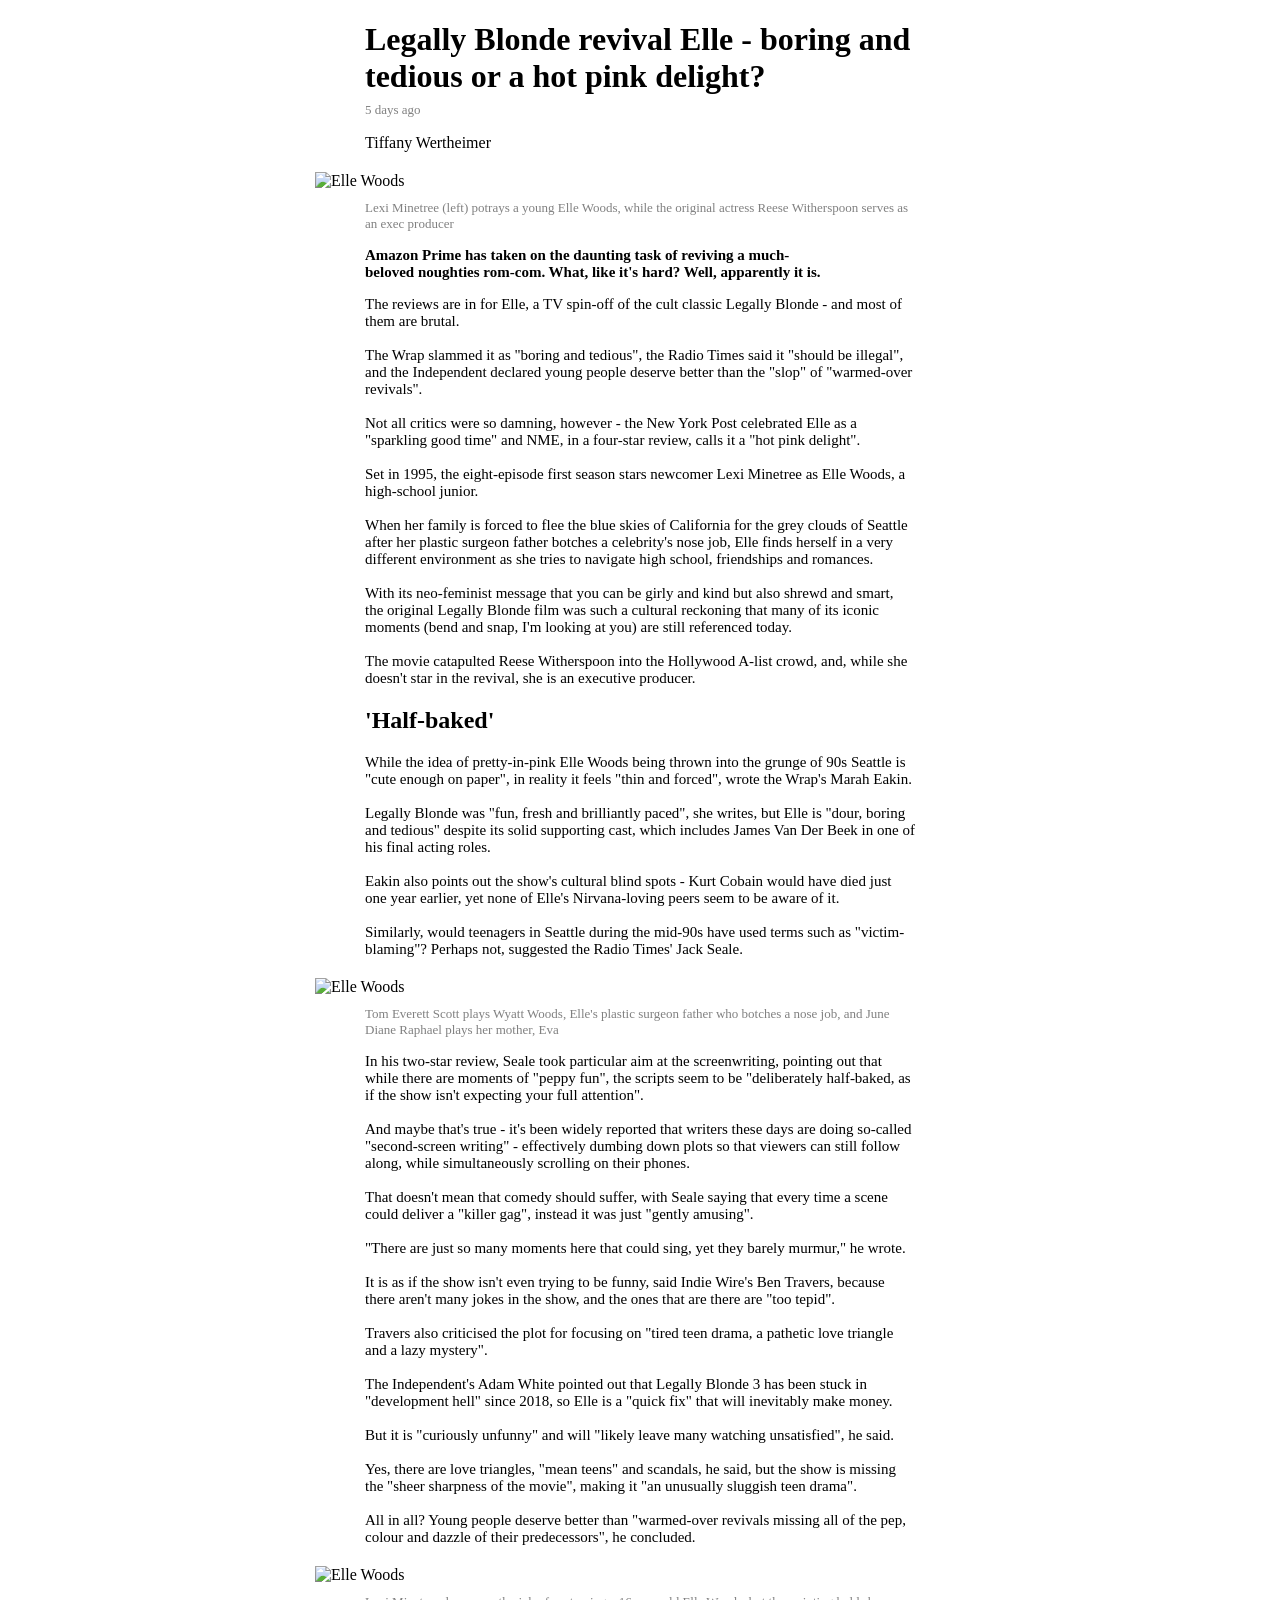
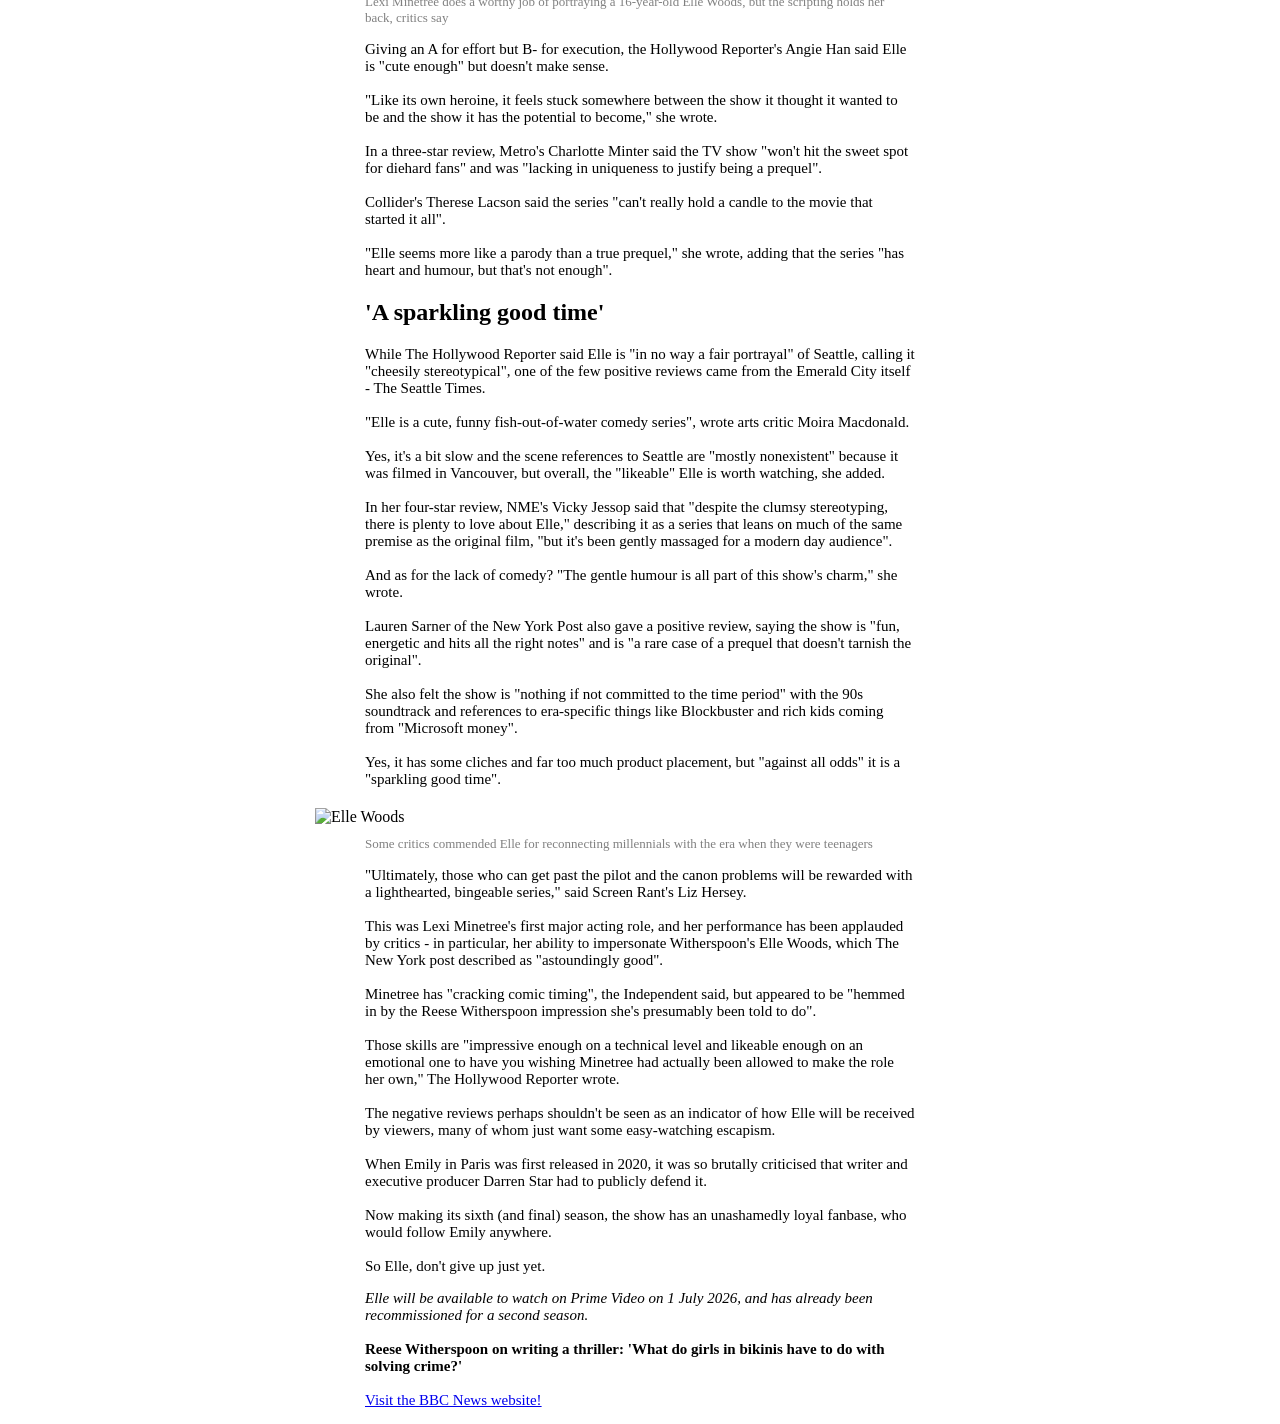
==== index.html @ 59361784 "Homework w01 This is my first test" ====
<!DOCTYPE html>
<html>
    <head>
        <meta charset="UTF-8">
        <title>Homework 01</title>
        <link rel="stylesheet" href="style.css">
    </head>
    <body>
        <div class="content">
            <h1>Legally Blonde revival Elle - boring and <br> tedious or a hot pink delight?</h1>
            <p class="date">5 days ago</p>
            <p class="author">Tiffany Wertheimer</p>
            <img class="Elle-Woods1" src="https://ichef.bbci.co.uk/news/1536/cpsprodpb/260e/live/41045940-7491-11f1-bb8c-7bdd252343cb.jpg.webp" alt="Elle Woods">
            <p class="note">Lexi Minetree (left) potrays a young Elle Woods, while the original actress Reese Witherspoon serves as <br> an exec producer</p>
            <p class="sapo">Amazon Prime has taken on the daunting task of reviving a much- <br> beloved noughties rom-com. What, like it's hard? Well, apparently it is.</p>
            <p class="content-text1">
            The reviews are in for Elle, a TV spin-off of the cult classic Legally Blonde - and most of them are brutal.
            <br>
            <br>The Wrap slammed it as "boring and tedious", the Radio Times said it "should be illegal", and the Independent declared young people deserve better than the "slop" of "warmed-over revivals". 
            <br>
            <br>Not all critics were so damning, however - the New York Post celebrated Elle as a "sparkling good time" and NME, in a four-star review, calls it a "hot pink delight". 
            <br>
            <br>Set in 1995, the eight-episode first season stars newcomer Lexi Minetree as Elle Woods, a high-school junior. 
            <br>
            <br>When her family is forced to flee the blue skies of California for the grey clouds of Seattle after her plastic surgeon father botches a celebrity's nose job, Elle finds herself in a very different environment as she tries to navigate high school, friendships and romances. 
            <br>
            <br>With its neo-feminist message that you can be girly and kind but also shrewd and smart, the original Legally Blonde film was such a cultural reckoning that many of its iconic moments (bend and snap, I'm looking at you) are still referenced today. 
            <br>
            <br>The movie catapulted Reese Witherspoon into the Hollywood A-list crowd, and, while she doesn't star in the revival, she is an executive producer.</p>


            <h2>'Half-baked'</h2>
            <p class="content-text2">
            While the idea of pretty-in-pink Elle Woods being thrown into the grunge of 90s Seattle is "cute enough on paper", in reality it feels "thin and forced", wrote the Wrap's Marah Eakin.
            <br>
            <br>Legally Blonde was "fun, fresh and brilliantly paced", she writes, but Elle is "dour, boring and tedious" despite its solid supporting cast, which includes James Van Der Beek in one of his final acting roles.
            <br>
            <br>Eakin also points out the show's cultural blind spots - Kurt Cobain would have died just one year earlier, yet none of Elle's Nirvana-loving peers seem to be aware of it.
            <br>
            <br>Similarly, would teenagers in Seattle during the mid-90s have used terms such as "victim-blaming"? Perhaps not, suggested the Radio Times' Jack Seale.
            </p>
            <img class="Elle-Woods2" src="https://ichef.bbci.co.uk/news/1536/cpsprodpb/a58d/live/a8e5a980-745d-11f1-8e1d-bbbb1017d210.jpg.webp" alt="Elle Woods">
            <p class="note">Tom Everett Scott plays Wyatt Woods, Elle's plastic surgeon father who botches a nose job, and June Diane Raphael plays her mother, Eva</p>
            <p class="content-text3">
            In his two-star review, Seale took particular aim at the screenwriting, pointing out that while there are moments of "peppy fun", the scripts seem to be "deliberately half-baked, as if the show isn't expecting your full attention".
            <br>
            <br>And maybe that's true - it's been widely reported that writers these days are doing so-called "second-screen writing" - effectively dumbing down plots so that viewers can still follow along, while simultaneously scrolling on their phones.
            <br>
            <br>That doesn't mean that comedy should suffer, with Seale saying that every time a scene could deliver a "killer gag", instead it was just "gently amusing".
            <br>
            <br>"There are just so many moments here that could sing, yet they barely murmur," he wrote.
            <br>
            <br>It is as if the show isn't even trying to be funny, said Indie Wire's Ben Travers, because there aren't many jokes in the show, and the ones that are there are "too tepid".
            <br>
            <br>Travers also criticised the plot for focusing on "tired teen drama, a pathetic love triangle and a lazy mystery".
            <br>
            <br>The Independent's Adam White pointed out that Legally Blonde 3 has been stuck in "development hell" since 2018, so Elle is a "quick fix" that will inevitably make money.
            <br>
            <br>But it is "curiously unfunny" and will "likely leave many watching unsatisfied", he said.
            <br>
            <br>Yes, there are love triangles, "mean teens" and scandals, he said, but the show is missing the "sheer sharpness of the movie", making it "an unusually sluggish teen drama".
            <br>
            <br>All in all? Young people deserve better than "warmed-over revivals missing all of the pep, colour and dazzle of their predecessors", he concluded.
            </p>
            <img class="Elle-Woods3" src="https://ichef.bbci.co.uk/news/1536/cpsprodpb/394f/live/9c2334c0-7498-11f1-b1a9-bd204fe03b95.jpg.webp" alt="Elle Woods">
            <p class="note">Lexi Minetree does a worthy job of portraying a 16-year-old Elle Woods, but the scripting holds her back, critics say</p>
            <p class="content-text4">
            Giving an A for effort but B- for execution, the Hollywood Reporter's Angie Han said Elle is "cute enough" but doesn't make sense.
            <br>
            <br>"Like its own heroine, it feels stuck somewhere between the show it thought it wanted to be and the show it has the potential to become," she wrote.
            <br>
            <br>In a three-star review, Metro's Charlotte Minter said the TV show "won't hit the sweet spot for diehard fans" and was "lacking in uniqueness to justify being a prequel".
            <br>
            <br>Collider's Therese Lacson said the series "can't really hold a candle to the movie that started it all".
            <br>
            <br>"Elle seems more like a parody than a true prequel," she wrote, adding that the series "has heart and humour, but that's not enough".
            </p>


            <h2>'A sparkling good time'</h2>
            <p class="content-text5">
            While The Hollywood Reporter said Elle is "in no way a fair portrayal" of Seattle, calling it "cheesily stereotypical", one of the few positive reviews came from the Emerald City itself - The Seattle Times.
            <br>
            <br>"Elle is a cute, funny fish-out-of-water comedy series", wrote arts critic Moira Macdonald.
            <br>
            <br>Yes, it's a bit slow and the scene references to Seattle are "mostly nonexistent" because it was filmed in Vancouver, but overall, the "likeable" Elle is worth watching, she added.
            <br>
            <br>In her four-star review, NME's Vicky Jessop said that "despite the clumsy stereotyping, there is plenty to love about Elle," describing it as a series that leans on much of the same premise as the original film, "but it's been gently massaged for a modern day audience".
            <br>
            <br>And as for the lack of comedy? "The gentle humour is all part of this show's charm," she wrote.
            <br>
            <br>Lauren Sarner of the New York Post also gave a positive review, saying the show is "fun, energetic and hits all the right notes" and is "a rare case of a prequel that doesn't tarnish the original".
            <br>
            <br>She also felt the show is "nothing if not committed to the time period" with the 90s soundtrack and references to era-specific things like Blockbuster and rich kids coming from "Microsoft money".
            <br>
            <br>Yes, it has some cliches and far too much product placement, but "against all odds" it is a "sparkling good time".
            </p>


            <img class="Elle-Woods4" src="https://ichef.bbci.co.uk/news/1536/cpsprodpb/9dc0/live/27903280-7460-11f1-8e1d-bbbb1017d210.jpg.webp" alt="Elle Woods">
            <p class="note">Some critics commended Elle for reconnecting millennials with the era when they were teenagers</p>
            <p class="content-text6">
            "Ultimately, those who can get past the pilot and the canon problems will be rewarded with a lighthearted, bingeable series," said Screen Rant's Liz Hersey.
            <br>
            <br>This was Lexi Minetree's first major acting role, and her performance has been applauded by critics - in particular, her ability to impersonate Witherspoon's Elle Woods, which The New York post described as "astoundingly good".
            <br>
            <br>Minetree has "cracking comic timing", the Independent said, but appeared to be "hemmed in by the Reese Witherspoon impression she's presumably been told to do".
            <br>
            <br>Those skills are "impressive enough on a technical level and likeable enough on an emotional one to have you wishing Minetree had actually been allowed to make the role her own," The Hollywood Reporter wrote.
            <br>
            <br>The negative reviews perhaps shouldn't be seen as an indicator of how Elle will be received by viewers, many of whom just want some easy-watching escapism.
            <br>
            <br>When Emily in Paris was first released in 2020, it was so brutally criticised that writer and executive producer Darren Star had to publicly defend it.
            <br>
            <br>Now making its sixth (and final) season, the show has an unashamedly loyal fanbase, who would follow Emily anywhere.
            <br>
            <br>So Elle, don't give up just yet.
            </p>

            <p class="side-note">
                <i>Elle will be available to watch on Prime Video on 1 July 2026, and has already been recommissioned for a second season.</i>
                <br>
                <br>
                <b>Reese Witherspoon on writing a thriller: 'What do girls in bikinis have to do with solving crime?'</b>
                <br>
                <br>
                <a href="https://www.bbc.com/news/articles/c5yzj5m22lro">
                Visit the BBC News website!
            </a>
            </p>
        </div>
    </body>
</html>
---- style.css ----
.content {
    max-width: 650px;
    width: 100%;
    margin: 0 auto;
    padding: 0 20%;
}


.content h1,
.content p,
.content h2 {
    max-width: 550px;
    width: 100%;
    margin-left: auto;
    margin-right: auto;
    text-align: left;
}


.Elle-Woods1,
.Elle-Woods2,
.Elle-Woods3,
.Elle-Woods4 {
    width: 100%;
    height:auto;
    display: block;
    margin: 20px auto;
}



.sapo {
    font-weight: bold;
    font-size: 15px;
}


.note {
    font-size: 13px;
    color: grey;
    margin-top: -10px;
}


.date {
    font-size: 13px;
    color: grey;
    margin-top: -15px;
}


.content-text1,
.content-text2,
.content-text3,
.content-text4,
.content-text5,
.content-text6,
.side-note{
    font-size: 15px;
}


h2 {
    font-size: 24px;
}
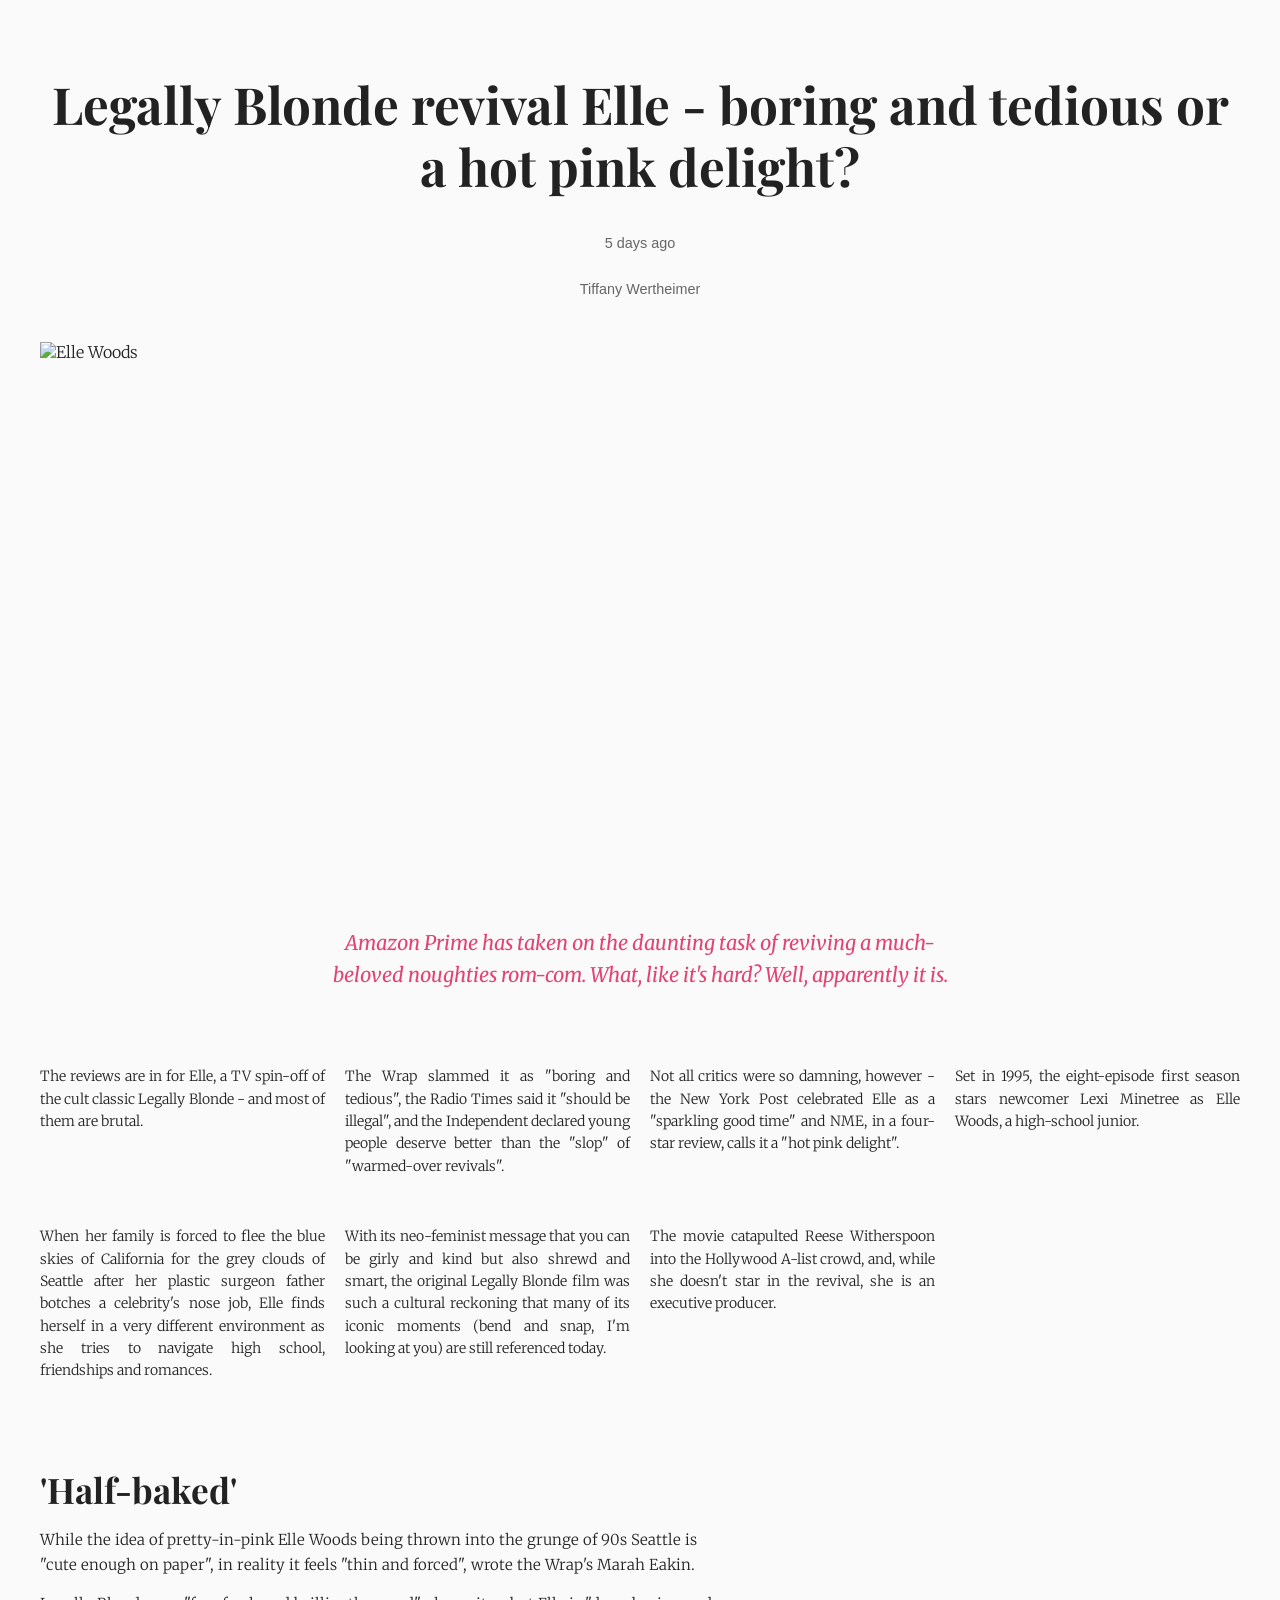
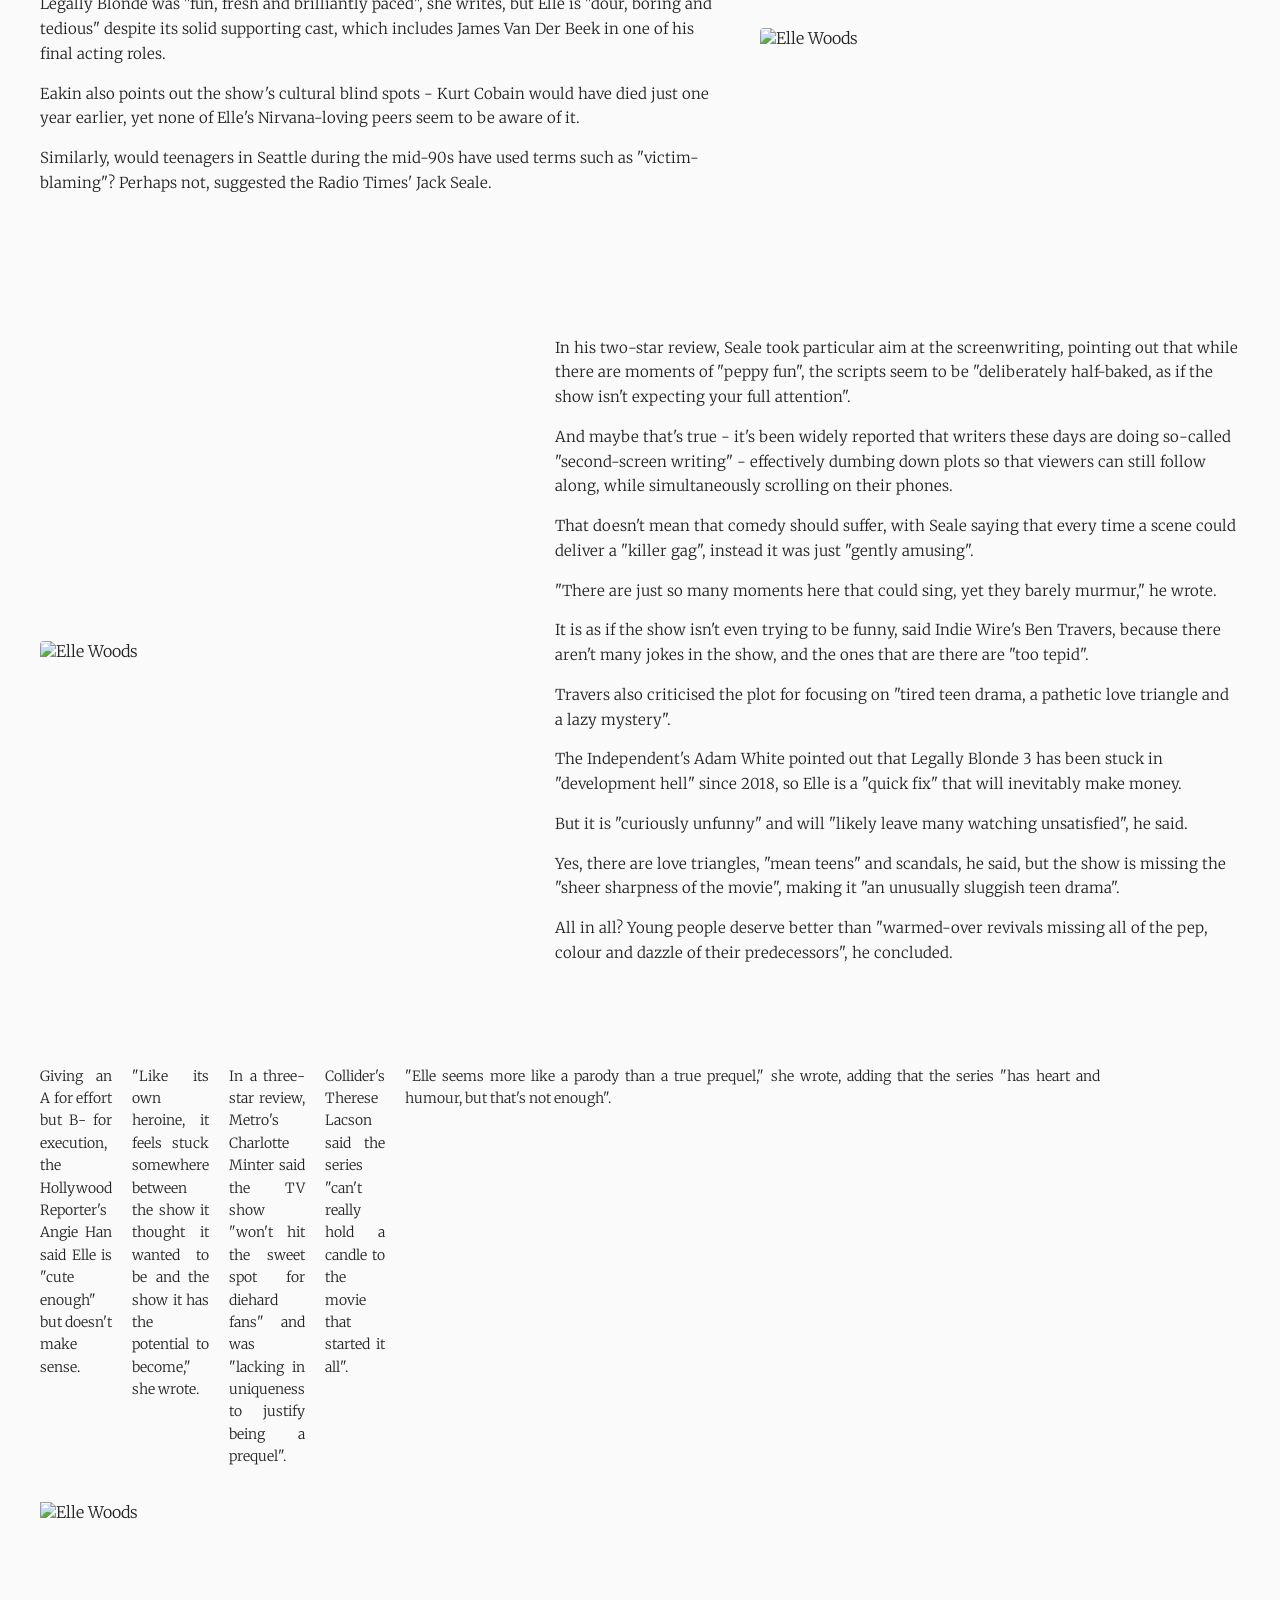
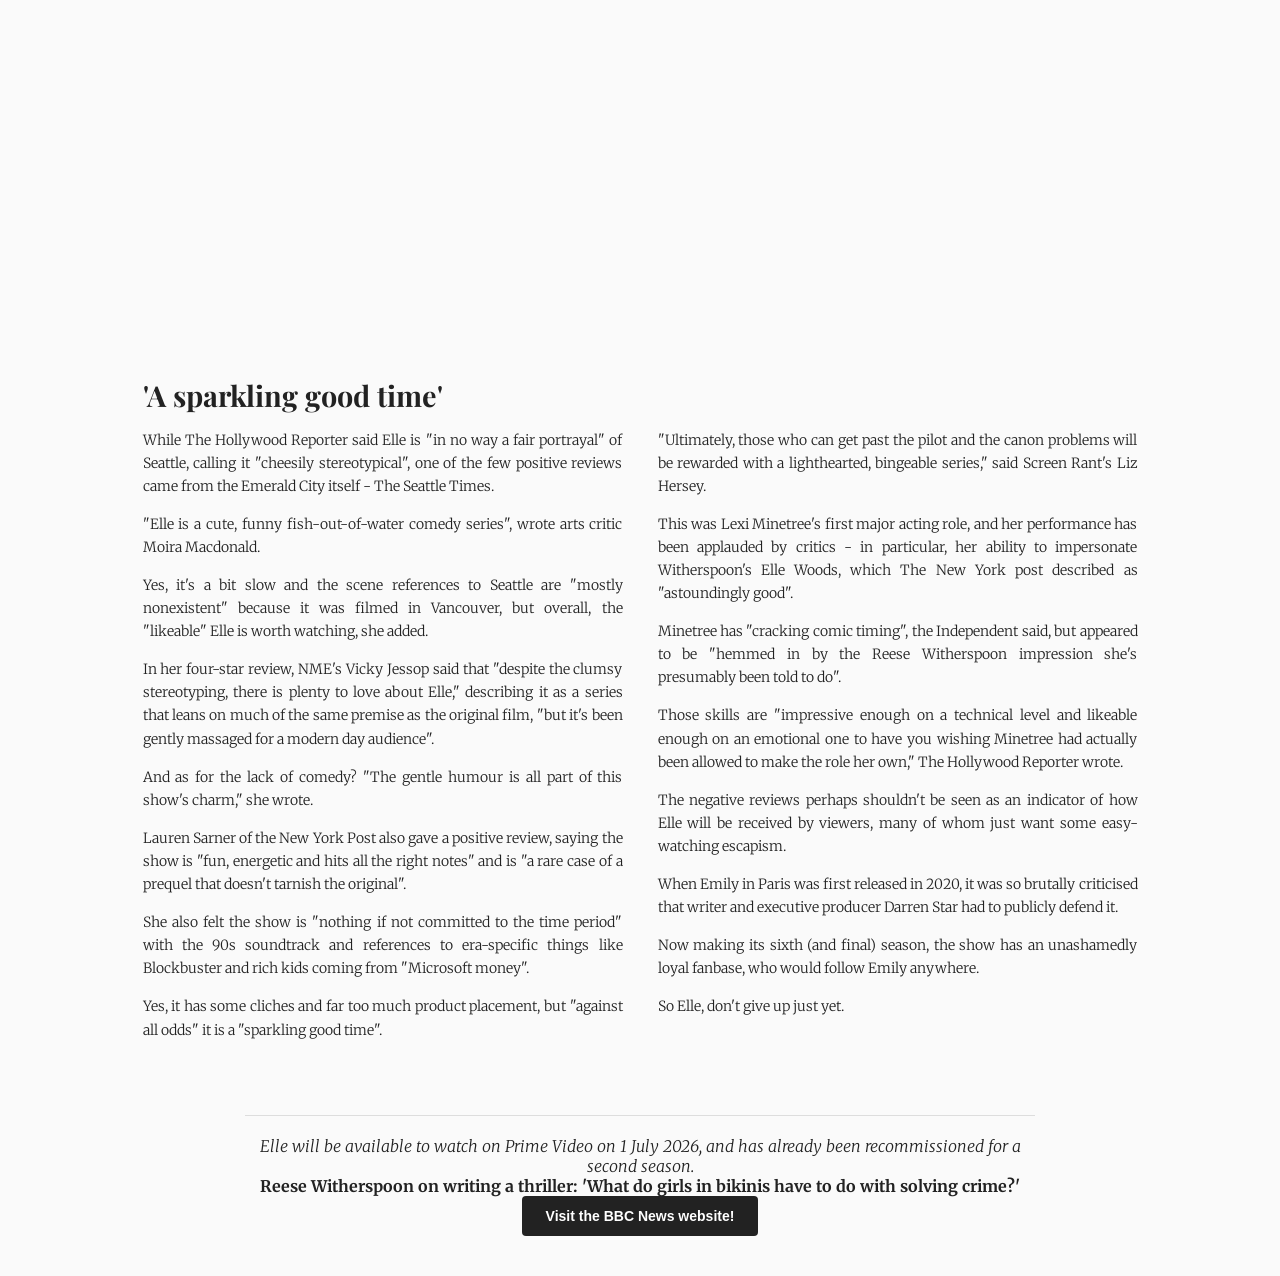
==== commit ff45acfd: "next update" ====
--- a/index.html
+++ b/index.html
@@ -1,133 +1,115 @@
 <!DOCTYPE html>
 <html>
-    <head>
-        <meta charset="UTF-8">
-        <title>Homework 01</title>
-        <link rel="stylesheet" href="style.css">
-    </head>
-    <body>
-        <div class="content">
-            <h1>Legally Blonde revival Elle - boring and <br> tedious or a hot pink delight?</h1>
-            <p class="date">5 days ago</p>
-            <p class="author">Tiffany Wertheimer</p>
-            <img class="Elle-Woods1" src="https://ichef.bbci.co.uk/news/1536/cpsprodpb/260e/live/41045940-7491-11f1-bb8c-7bdd252343cb.jpg.webp" alt="Elle Woods">
-            <p class="note">Lexi Minetree (left) potrays a young Elle Woods, while the original actress Reese Witherspoon serves as <br> an exec producer</p>
-            <p class="sapo">Amazon Prime has taken on the daunting task of reviving a much- <br> beloved noughties rom-com. What, like it's hard? Well, apparently it is.</p>
-            <p class="content-text1">
-            The reviews are in for Elle, a TV spin-off of the cult classic Legally Blonde - and most of them are brutal.
-            <br>
-            <br>The Wrap slammed it as "boring and tedious", the Radio Times said it "should be illegal", and the Independent declared young people deserve better than the "slop" of "warmed-over revivals". 
-            <br>
-            <br>Not all critics were so damning, however - the New York Post celebrated Elle as a "sparkling good time" and NME, in a four-star review, calls it a "hot pink delight". 
-            <br>
-            <br>Set in 1995, the eight-episode first season stars newcomer Lexi Minetree as Elle Woods, a high-school junior. 
-            <br>
-            <br>When her family is forced to flee the blue skies of California for the grey clouds of Seattle after her plastic surgeon father botches a celebrity's nose job, Elle finds herself in a very different environment as she tries to navigate high school, friendships and romances. 
-            <br>
-            <br>With its neo-feminist message that you can be girly and kind but also shrewd and smart, the original Legally Blonde film was such a cultural reckoning that many of its iconic moments (bend and snap, I'm looking at you) are still referenced today. 
-            <br>
-            <br>The movie catapulted Reese Witherspoon into the Hollywood A-list crowd, and, while she doesn't star in the revival, she is an executive producer.</p>
+<head>
+    <meta charset="UTF-8">
+    <title>Homework week 01</title>
+    <!-- Google Fonts -->
+    <link rel="preconnect" href="https://fonts.googleapis.com">
+    <link rel="preconnect" href="https://fonts.gstatic.com" crossorigin>
+    <link href="https://fonts.googleapis.com/css2?family=Merriweather:ital,wght@0,300;0,400;0,700;1,300&family=Playfair+Display:ital,wght@0,400;0,700;1,400&display=swap" rel="stylesheet">
+
+    <link rel="stylesheet" href="style.css">
+</head>
+<body>
+    <div class="content">
+        <!-- Header -->
+        <h1>Legally Blonde revival Elle - boring and tedious or a hot pink delight?</h1>
+        <p class="date">5 days ago</p>
+        <p class="author">Tiffany Wertheimer</p>
+
+        <!-- First picture (Hero Image)-->
+        <img class="Elle-Woods1" src="https://ichef.bbci.co.uk/news/1536/cpsprodpb/260e/live/41045940-7491-11f1-bb8c-7bdd252343cb.jpg.webp" alt="Elle Woods">
+
+        <!-- Sapo -->
+        <p class="sapo">Amazon Prime has taken on the daunting task of reviving a much- <br> beloved noughties rom-com. What, like it's hard? Well, apparently it is.</p>
+
+        <!-- Content 1 -->
+        <div class="section-four-columns">
+            <p>The reviews are in for Elle, a TV spin-off of the cult classic Legally Blonde - and most of them are brutal.</p>
+            <p>The Wrap slammed it as "boring and tedious", the Radio Times said it "should be illegal", and the Independent declared young people deserve better than the "slop" of "warmed-over revivals".</p>
+            <p>Not all critics were so damning, however - the New York Post celebrated Elle as a "sparkling good time" and NME, in a four-star review, calls it a "hot pink delight".</p>
+            <p>Set in 1995, the eight-episode first season stars newcomer Lexi Minetree as Elle Woods, a high-school junior.</p>
+            <p>When her family is forced to flee the blue skies of California for the grey clouds of Seattle after her plastic surgeon father botches a celebrity's nose job, Elle finds herself in a very different environment as she tries to navigate high school, friendships and romances.</p>
+            <p>With its neo-feminist message that you can be girly and kind but also shrewd and smart, the original Legally Blonde film was such a cultural reckoning that many of its iconic moments (bend and snap, I'm looking at you) are still referenced today.</p>
+            <p>The movie catapulted Reese Witherspoon into the Hollywood A-list crowd, and, while she doesn't star in the revival, she is an executive producer.</p>
+        </div>
+
+        <!-- Content 2 -->
+        <div class="split-section layout-left-text">
+            <div class="text-side">
+                <h2>'Half-baked'</h2>
+                <p>While the idea of pretty-in-pink Elle Woods being thrown into the grunge of 90s Seattle is "cute enough on paper", in reality it feels "thin and forced", wrote the Wrap's Marah Eakin.</p>
+                <p>Legally Blonde was "fun, fresh and brilliantly paced", she writes, but Elle is "dour, boring and tedious" despite its solid supporting cast, which includes James Van Der Beek in one of his final acting roles.</p>
+                <p>Eakin also points out the show's cultural blind spots - Kurt Cobain would have died just one year earlier, yet none of Elle's Nirvana-loving peers seem to be aware of it.</p>
+                <p>Similarly, would teenagers in Seattle during the mid-90s have used terms such as "victim-blaming"? Perhaps not, suggested the Radio Times' Jack Seale.</p>
+            </div>
+            <img class="Elle-Woods2" src="https://ichef.bbci.co.uk/news/1536/cpsprodpb/a58d/live/a8e5a980-745d-11f1-8e1d-bbbb1017d210.jpg.webp" alt="Elle Woods">
+        </div>
+
+        <!-- Content 3 -->
+        <div class="split-section layout-right-text">
+            <img class="Elle-Woods3" src="https://ichef.bbci.co.uk/news/1536/cpsprodpb/394f/live/9c2334c0-7498-11f1-b1a9-bd204fe03b95.jpg.webp" alt="Elle Woods">
+            <div class="text-side">
+                <p>In his two-star review, Seale took particular aim at the screenwriting, pointing out that while there are moments of "peppy fun", the scripts seem to be "deliberately half-baked, as if the show isn't expecting your full attention".</p>
+                <p>And maybe that's true - it's been widely reported that writers these days are doing so-called "second-screen writing" - effectively dumbing down plots so that viewers can still follow along, while simultaneously scrolling on their phones.</p>
+                <p>That doesn't mean that comedy should suffer, with Seale saying that every time a scene could deliver a "killer gag", instead it was just "gently amusing".</p>
+                <p>"There are just so many moments here that could sing, yet they barely murmur," he wrote.</p>
+                <p>It is as if the show isn't even trying to be funny, said Indie Wire's Ben Travers, because there aren't many jokes in the show, and the ones that are there are "too tepid".</p>
+                <p>Travers also criticised the plot for focusing on "tired teen drama, a pathetic love triangle and a lazy mystery".</p>
+                <p>The Independent's Adam White pointed out that Legally Blonde 3 has been stuck in "development hell" since 2018, so Elle is a "quick fix" that will inevitably make money.</p>
+                <p>But it is "curiously unfunny" and will "likely leave many watching unsatisfied", he said.</p>
+                <p>Yes, there are love triangles, "mean teens" and scandals, he said, but the show is missing the "sheer sharpness of the movie", making it "an unusually sluggish teen drama".</p>
+                <p>All in all? Young people deserve better than "warmed-over revivals missing all of the pep, colour and dazzle of their predecessors", he concluded.</p>
+            </div>
+        </div>
+
+        <!-- Content 4 -->
+        <div class="section-four-columns-above">
+            <p>Giving an A for effort but B- for execution, the Hollywood Reporter's Angie Han said Elle is "cute enough" but doesn't make sense.</p>
+            <p>"Like its own heroine, it feels stuck somewhere between the show it thought it wanted to be and the show it has the potential to become," she wrote.</p>
+            <p>In a three-star review, Metro's Charlotte Minter said the TV show "won't hit the sweet spot for diehard fans" and was "lacking in uniqueness to justify being a prequel".</p>
+            <p>Collider's Therese Lacson said the series "can't really hold a candle to the movie that started it all".</p>
+            <p>"Elle seems more like a parody than a true prequel," she wrote, adding that the series "has heart and humour, but that's not enough".</p>
+            <div class="section-big-image-bottom">
+                <img class="Elle-Woods4" src="https://ichef.bbci.co.uk/news/1536/cpsprodpb/9dc0/live/27903280-7460-11f1-8e1d-bbbb1017d210.jpg.webp" alt="Elle Woods">
+            </div>
+        </div>
 
 
-            <h2>'Half-baked'</h2>
-            <p class="content-text2">
-            While the idea of pretty-in-pink Elle Woods being thrown into the grunge of 90s Seattle is "cute enough on paper", in reality it feels "thin and forced", wrote the Wrap's Marah Eakin.
+        <!-- Content 5 and 6-->
+        <div class="final-section">
+            <h2>'A sparkling good time'</h2>
+            <div class="section-two-columns">
+                <p>While The Hollywood Reporter said Elle is "in no way a fair portrayal" of Seattle, calling it "cheesily stereotypical", one of the few positive reviews came from the Emerald City itself - The Seattle Times.</p>
+                <p>"Elle is a cute, funny fish-out-of-water comedy series", wrote arts critic Moira Macdonald.</p>
+                <p>Yes, it's a bit slow and the scene references to Seattle are "mostly nonexistent" because it was filmed in Vancouver, but overall, the "likeable" Elle is worth watching, she added.</p>
+                <p>In her four-star review, NME's Vicky Jessop said that "despite the clumsy stereotyping, there is plenty to love about Elle," describing it as a series that leans on much of the same premise as the original film, "but it's been gently massaged for a modern day audience".</p>
+                <p>And as for the lack of comedy? "The gentle humour is all part of this show's charm," she wrote.</p>
+                <p>Lauren Sarner of the New York Post also gave a positive review, saying the show is "fun, energetic and hits all the right notes" and is "a rare case of a prequel that doesn't tarnish the original".</p>
+                <p>She also felt the show is "nothing if not committed to the time period" with the 90s soundtrack and references to era-specific things like Blockbuster and rich kids coming from "Microsoft money".</p>
+                <p>Yes, it has some cliches and far too much product placement, but "against all odds" it is a "sparkling good time".</p>
+                <p>"Ultimately, those who can get past the pilot and the canon problems will be rewarded with a lighthearted, bingeable series," said Screen Rant's Liz Hersey.</p>
+                <p>This was Lexi Minetree's first major acting role, and her performance has been applauded by critics - in particular, her ability to impersonate Witherspoon's Elle Woods, which The New York post described as "astoundingly good".</p>
+                <p>Minetree has "cracking comic timing", the Independent said, but appeared to be "hemmed in by the Reese Witherspoon impression she's presumably been told to do".</p>
+                <p>Those skills are "impressive enough on a technical level and likeable enough on an emotional one to have you wishing Minetree had actually been allowed to make the role her own," The Hollywood Reporter wrote.</p>
+                <p>The negative reviews perhaps shouldn't be seen as an indicator of how Elle will be received by viewers, many of whom just want some easy-watching escapism.</p>
+                <p>When Emily in Paris was first released in 2020, it was so brutally criticised that writer and executive producer Darren Star had to publicly defend it.</p>
+                <p>Now making its sixth (and final) season, the show has an unashamedly loyal fanbase, who would follow Emily anywhere.</p>
+                <p>So Elle, don't give up just yet.</p>
+            </div>
+        </div>
+
+        <!-- Footer and link -->
+        <footer class="news-footer">
+            <i>Elle will be available to watch on Prime Video on 1 July 2026, and has already been recommissioned for a second season.</i>
             <br>
-            <br>Legally Blonde was "fun, fresh and brilliantly paced", she writes, but Elle is "dour, boring and tedious" despite its solid supporting cast, which includes James Van Der Beek in one of his final acting roles.
+            <b>Reese Witherspoon on writing a thriller: 'What do girls in bikinis have to do with solving crime?'</b>
             <br>
-            <br>Eakin also points out the show's cultural blind spots - Kurt Cobain would have died just one year earlier, yet none of Elle's Nirvana-loving peers seem to be aware of it.
-            <br>
-            <br>Similarly, would teenagers in Seattle during the mid-90s have used terms such as "victim-blaming"? Perhaps not, suggested the Radio Times' Jack Seale.
-            </p>
-            <img class="Elle-Woods2" src="https://ichef.bbci.co.uk/news/1536/cpsprodpb/a58d/live/a8e5a980-745d-11f1-8e1d-bbbb1017d210.jpg.webp" alt="Elle Woods">
-            <p class="note">Tom Everett Scott plays Wyatt Woods, Elle's plastic surgeon father who botches a nose job, and June Diane Raphael plays her mother, Eva</p>
-            <p class="content-text3">
-            In his two-star review, Seale took particular aim at the screenwriting, pointing out that while there are moments of "peppy fun", the scripts seem to be "deliberately half-baked, as if the show isn't expecting your full attention".
-            <br>
-            <br>And maybe that's true - it's been widely reported that writers these days are doing so-called "second-screen writing" - effectively dumbing down plots so that viewers can still follow along, while simultaneously scrolling on their phones.
-            <br>
-            <br>That doesn't mean that comedy should suffer, with Seale saying that every time a scene could deliver a "killer gag", instead it was just "gently amusing".
-            <br>
-            <br>"There are just so many moments here that could sing, yet they barely murmur," he wrote.
-            <br>
-            <br>It is as if the show isn't even trying to be funny, said Indie Wire's Ben Travers, because there aren't many jokes in the show, and the ones that are there are "too tepid".
-            <br>
-            <br>Travers also criticised the plot for focusing on "tired teen drama, a pathetic love triangle and a lazy mystery".
-            <br>
-            <br>The Independent's Adam White pointed out that Legally Blonde 3 has been stuck in "development hell" since 2018, so Elle is a "quick fix" that will inevitably make money.
-            <br>
-            <br>But it is "curiously unfunny" and will "likely leave many watching unsatisfied", he said.
-            <br>
-            <br>Yes, there are love triangles, "mean teens" and scandals, he said, but the show is missing the "sheer sharpness of the movie", making it "an unusually sluggish teen drama".
-            <br>
-            <br>All in all? Young people deserve better than "warmed-over revivals missing all of the pep, colour and dazzle of their predecessors", he concluded.
-            </p>
-            <img class="Elle-Woods3" src="https://ichef.bbci.co.uk/news/1536/cpsprodpb/394f/live/9c2334c0-7498-11f1-b1a9-bd204fe03b95.jpg.webp" alt="Elle Woods">
-            <p class="note">Lexi Minetree does a worthy job of portraying a 16-year-old Elle Woods, but the scripting holds her back, critics say</p>
-            <p class="content-text4">
-            Giving an A for effort but B- for execution, the Hollywood Reporter's Angie Han said Elle is "cute enough" but doesn't make sense.
-            <br>
-            <br>"Like its own heroine, it feels stuck somewhere between the show it thought it wanted to be and the show it has the potential to become," she wrote.
-            <br>
-            <br>In a three-star review, Metro's Charlotte Minter said the TV show "won't hit the sweet spot for diehard fans" and was "lacking in uniqueness to justify being a prequel".
-            <br>
-            <br>Collider's Therese Lacson said the series "can't really hold a candle to the movie that started it all".
-            <br>
-            <br>"Elle seems more like a parody than a true prequel," she wrote, adding that the series "has heart and humour, but that's not enough".
-            </p>
+            <a href="https://www.bbc.com/news/articles/c5yzj5m22lro" class="link-visit">
+            Visit the BBC News website!</a>
+            </footer>
 
-
-            <h2>'A sparkling good time'</h2>
-            <p class="content-text5">
-            While The Hollywood Reporter said Elle is "in no way a fair portrayal" of Seattle, calling it "cheesily stereotypical", one of the few positive reviews came from the Emerald City itself - The Seattle Times.
-            <br>
-            <br>"Elle is a cute, funny fish-out-of-water comedy series", wrote arts critic Moira Macdonald.
-            <br>
-            <br>Yes, it's a bit slow and the scene references to Seattle are "mostly nonexistent" because it was filmed in Vancouver, but overall, the "likeable" Elle is worth watching, she added.
-            <br>
-            <br>In her four-star review, NME's Vicky Jessop said that "despite the clumsy stereotyping, there is plenty to love about Elle," describing it as a series that leans on much of the same premise as the original film, "but it's been gently massaged for a modern day audience".
-            <br>
-            <br>And as for the lack of comedy? "The gentle humour is all part of this show's charm," she wrote.
-            <br>
-            <br>Lauren Sarner of the New York Post also gave a positive review, saying the show is "fun, energetic and hits all the right notes" and is "a rare case of a prequel that doesn't tarnish the original".
-            <br>
-            <br>She also felt the show is "nothing if not committed to the time period" with the 90s soundtrack and references to era-specific things like Blockbuster and rich kids coming from "Microsoft money".
-            <br>
-            <br>Yes, it has some cliches and far too much product placement, but "against all odds" it is a "sparkling good time".
-            </p>
-
-
-            <img class="Elle-Woods4" src="https://ichef.bbci.co.uk/news/1536/cpsprodpb/9dc0/live/27903280-7460-11f1-8e1d-bbbb1017d210.jpg.webp" alt="Elle Woods">
-            <p class="note">Some critics commended Elle for reconnecting millennials with the era when they were teenagers</p>
-            <p class="content-text6">
-            "Ultimately, those who can get past the pilot and the canon problems will be rewarded with a lighthearted, bingeable series," said Screen Rant's Liz Hersey.
-            <br>
-            <br>This was Lexi Minetree's first major acting role, and her performance has been applauded by critics - in particular, her ability to impersonate Witherspoon's Elle Woods, which The New York post described as "astoundingly good".
-            <br>
-            <br>Minetree has "cracking comic timing", the Independent said, but appeared to be "hemmed in by the Reese Witherspoon impression she's presumably been told to do".
-            <br>
-            <br>Those skills are "impressive enough on a technical level and likeable enough on an emotional one to have you wishing Minetree had actually been allowed to make the role her own," The Hollywood Reporter wrote.
-            <br>
-            <br>The negative reviews perhaps shouldn't be seen as an indicator of how Elle will be received by viewers, many of whom just want some easy-watching escapism.
-            <br>
-            <br>When Emily in Paris was first released in 2020, it was so brutally criticised that writer and executive producer Darren Star had to publicly defend it.
-            <br>
-            <br>Now making its sixth (and final) season, the show has an unashamedly loyal fanbase, who would follow Emily anywhere.
-            <br>
-            <br>So Elle, don't give up just yet.
-            </p>
-
-            <p class="side-note">
-                <i>Elle will be available to watch on Prime Video on 1 July 2026, and has already been recommissioned for a second season.</i>
-                <br>
-                <br>
-                <b>Reese Witherspoon on writing a thriller: 'What do girls in bikinis have to do with solving crime?'</b>
-                <br>
-                <br>
-                <a href="https://www.bbc.com/news/articles/c5yzj5m22lro">
-                Visit the BBC News website!
-            </a>
-            </p>
         </div>
+         
     </body>
 </html>
--- a/style.css
+++ b/style.css
@@ -1,65 +1,187 @@
+body {
+    font-family: 'merriweather', georgia, serif;
+    font-weight: 300;
+    color: #222;
+    background-color: #fafafa;
+    margin: 0;
+    padding: 0;
+}
+
 .content {
-    max-width: 650px;
+    max-width: 1200px;
     width: 100%;
     margin: 0 auto;
-    padding: 0 20%;
+    padding: 40px 20px;
+    display: grid;
+    grid-template-columns: repeat(12, 1fr);
+    gap: 30px;
 }
 
-
-.content h1,
-.content p,
-.content h2 {
-    max-width: 550px;
-    width: 100%;
-    margin-left: auto;
-    margin-right: auto;
-    text-align: left;
+.content h1 {
+    grid-column: span 12;
+    font-family: 'playfair display', georgia, serif;
+    font-weight: 700;
+    font-size: 3.2rem;
+    line-height: 1.2;
+    text-align: center;
+    margin-bottom: 8px;
 }
 
-
-.Elle-Woods1,
-.Elle-Woods2,
-.Elle-Woods3,
-.Elle-Woods4 {
-    width: 100%;
-    height:auto;
-    display: block;
-    margin: 20px auto;
+.date, .author {
+    grid-column: span 12;
+    text-align: center;
+    font-family: arial, sans-serif;
+    color: #666;
+    margin: 0;
+    font-size: 0.9rem;
 }
 
-
+.Elle-Woods1 {
+    grid-column: span 12;
+    width: 100%;
+    height: 520px;
+    object-fit: cover;
+    margin: 15px 0;
+}
 
 .sapo {
-    font-weight: bold;
-    font-size: 15px;
+    grid-column-start: 3;
+    grid-column-end: span 8;
+    font-size: 1.25rem;
+    font-weight:400;
+    font-style: italic;
+    line-height: 1.6;
+    color: #e24373;
+    text-align: center;
+    margin-bottom: 30px;
 }
 
-
-.note {
-    font-size: 13px;
-    color: grey;
-    margin-top: -10px;
+img {
+    max-width: 100%;
+    height: auto;
+    display: block;
 }
 
-
-.date {
-    font-size: 13px;
-    color: grey;
-    margin-top: -15px;
+.section-four-columns, .section-four-columns-above {
+    grid-column: span 12;
+    display: grid;
+    grid-template-columns: repeat(4, 1fr);
+    gap: 20px;
 }
 
+.section-four-columns p, .section-four-columns-above p {
+    font-size: 14px;
+    line-height: 1.6;
+    text-align: justify;
+} 
 
-.content-text1,
-.content-text2,
-.content-text3,
-.content-text4,
-.content-text5,
-.content-text6,
-.side-note{
-    font-size: 15px;
+.split-section {
+    grid-column: span 12;
+    display: grid;
+    grid-template-columns: repeat(12, 1fr);
+    gap: 35px;
+    align-items: center;
+    margin: 40px 0;
 }
 
+.layout-left-text .text-side {
+    grid-column-start: 1;
+    grid-column-end: span 7;
+}
 
-h2 {
-    font-size: 24px;
+.layout-left-text img {
+    grid-column-start: 8;
+    grid-column-end: span 5;
+    width: 100%;
+    border-radius: 4px;
+}
+
+.layout-right-text .text-side {
+    grid-column-start: 6;
+    grid-column-end: span 7;
+}
+
+.layout-right-text img {
+    grid-column-start: 1;
+    grid-column-end: span 5;
+    width: 100%;
+    border-radius: 4px;
+}
+
+.text-side h2 {
+    font-family: 'Playfair Display', Georgia, serif;
+    font-weight: 700;
+    font-size: 2.2rem;
+    margin-top: 0;
+    margin-bottom: 15px;
+}
+
+.text-side p {
+    font-size: 15px;
+    line-height: 1.65;
+    margin-bottom: 15px;
+}
+
+.section-big-image-bottom {
+    grid-column: span 12;
+    display: grid;
+    grid-template-columns: repeat(12,1fr);
+    gap: 25px;
+}
+
+.section-big-image-bottom .Elle-Woods4 {
+    grid-column: span 12;
+    width: 100%;
+    height: 420px;
+    object-fit: cover;
+}
+
+.final-section {
+    grid-column-start: 2;
+    grid-column-end: span 10;
+}
+
+.final-section h2 {
+    font-family: 'Playfair Display', Georgia, serif;
+    font-size: 1.8rem;
+    margin-bottom: 15px;
+}
+
+.section-two-columns {
+    column-count: 2;
+    column-gap: 35px;
+}
+
+.section-two-columns p {
+    font-size: 14px;
+    line-height: 1.65;
+    margin-top: 0;
+    margin-bottom: 15px;
+    text-align: justify;
+}
+
+.news-footer {
+    grid-column-start: 3;
+    grid-column-end: span 8;
+    text-align: center;
+    margin-top: 40px;
+    border-top: 1px solid #DDD;
+    padding-top: 20px;
+}
+
+.link-visit {
+    display: inline-block;
+    background-color: #222;
+    color: #fff;
+    padding: 12px 24px;
+    text-decoration: none;
+    font-family: Arial, sans-serif;
+    font-size: 14px;
+    font-weight: bold;
+    border-radius: 4px;
+    transition: background 0.3s;
+}
+
+.link-visit:hover {
+    background-color: #e24373;
 }
